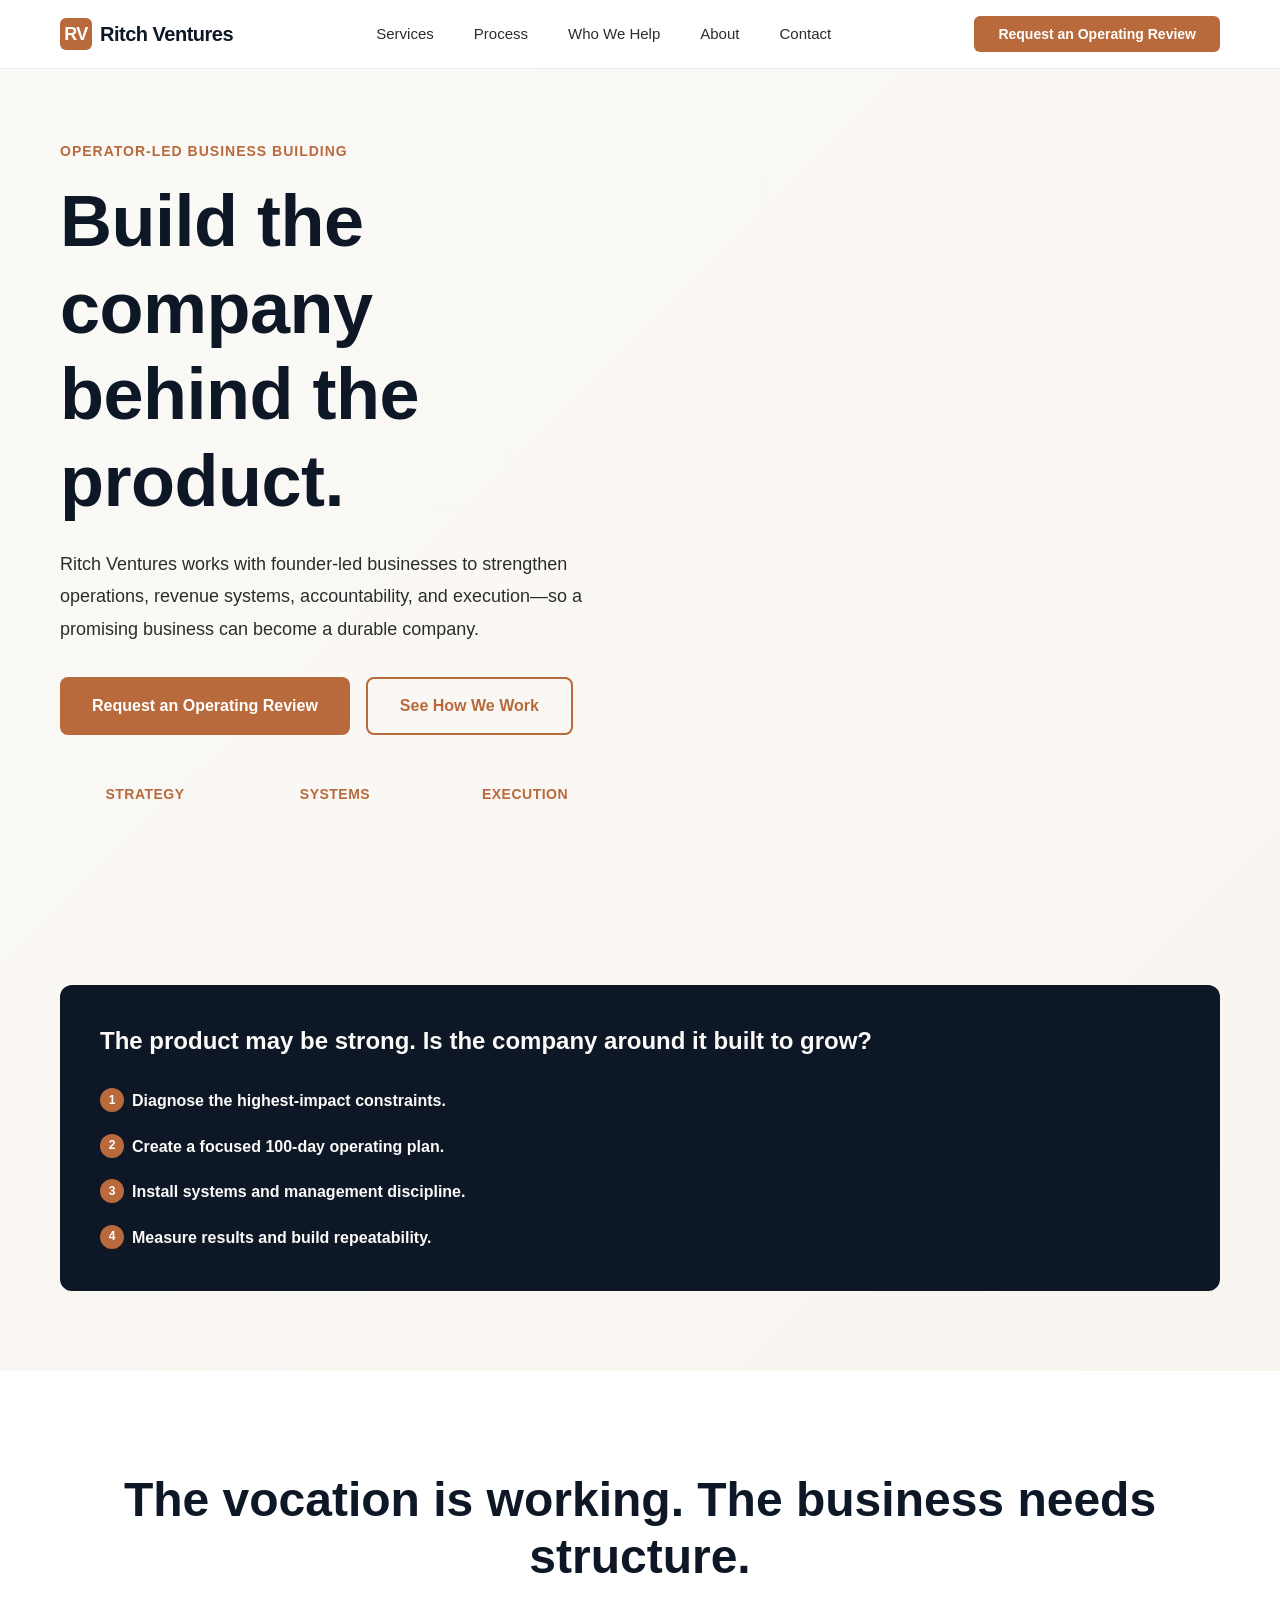
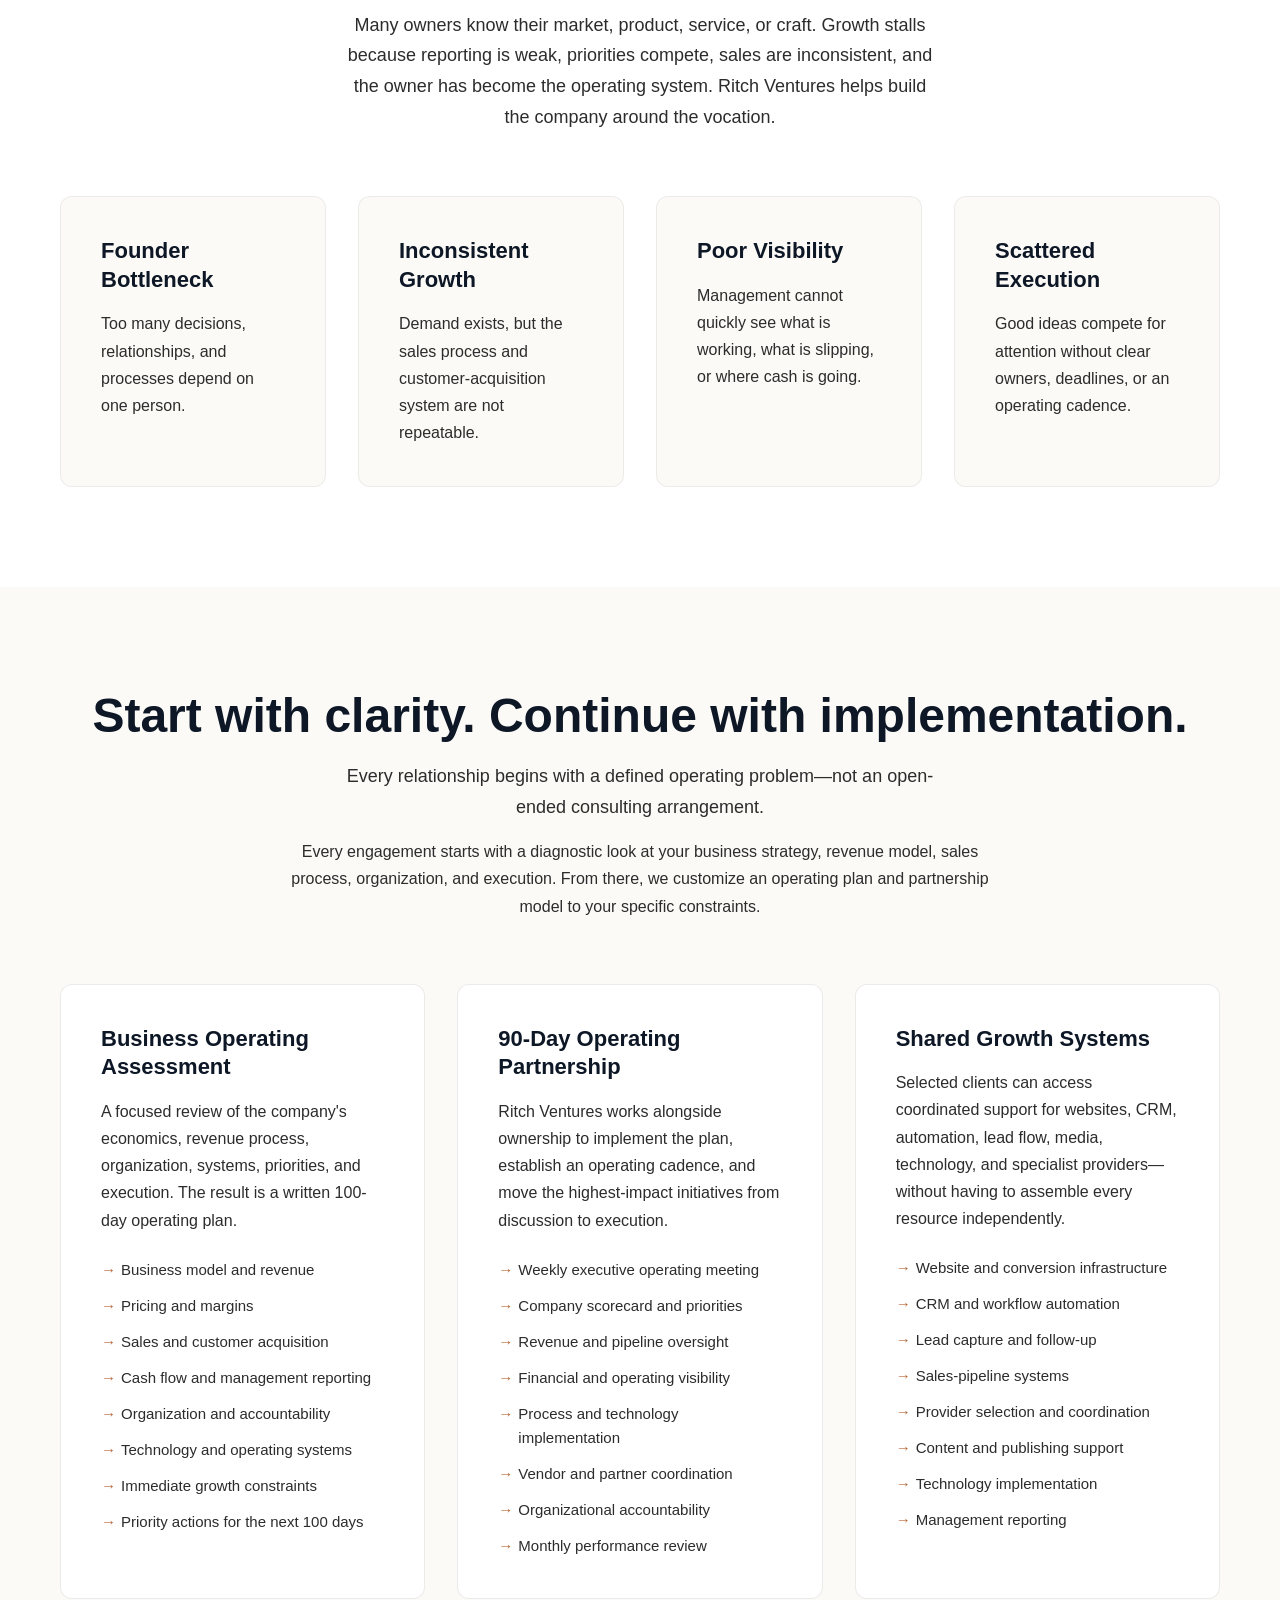
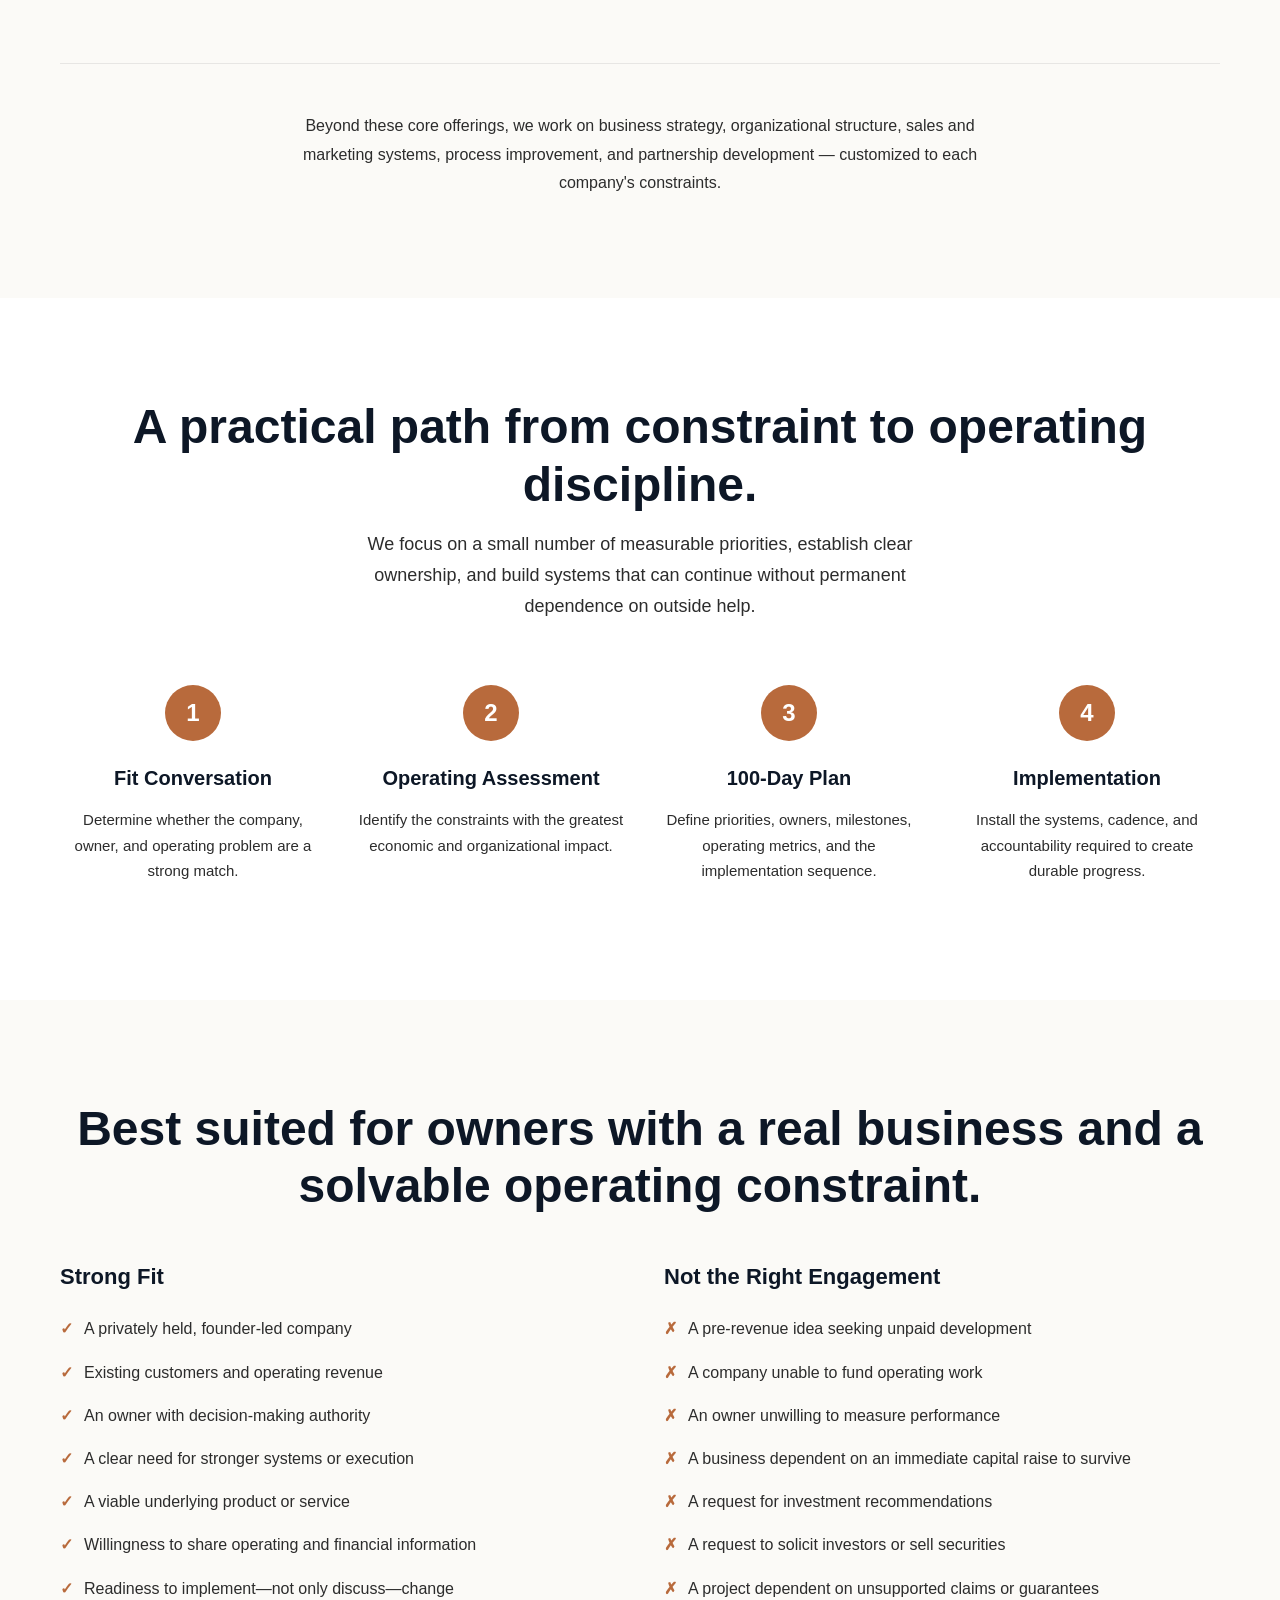
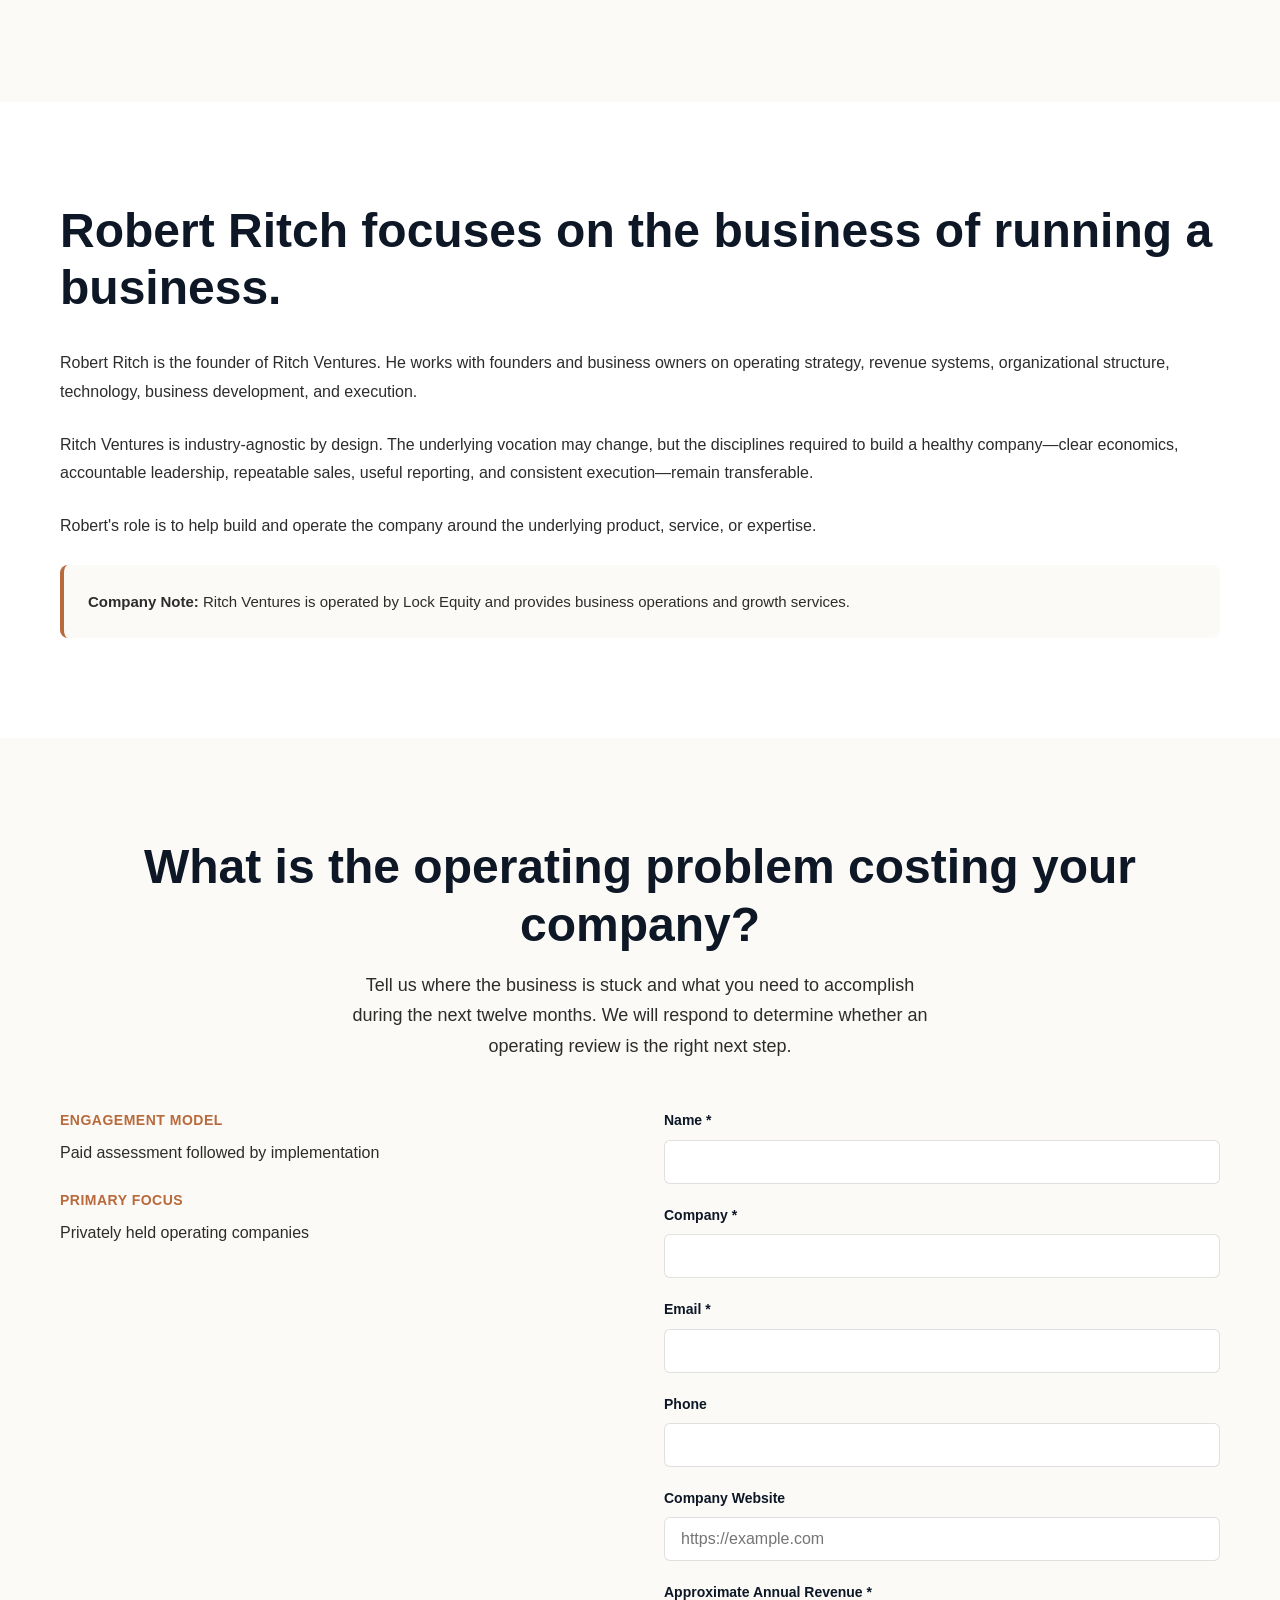
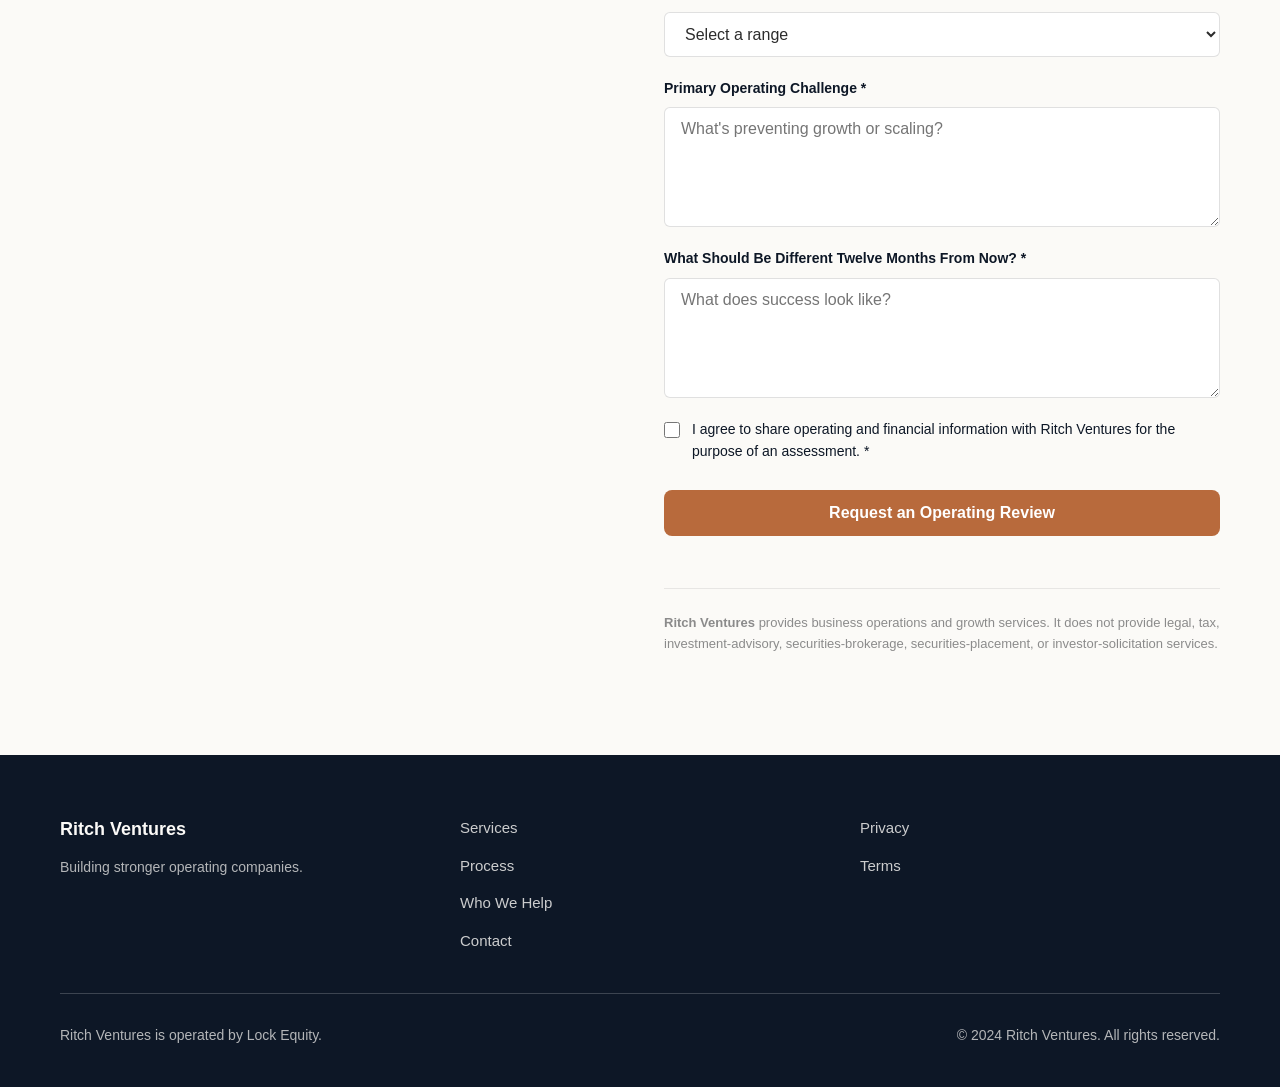
==== index.html @ 5eddcdf5 "Troubleshooting a 404 error (6a932ebf99ce0c9eaf76f8f9)" ====
<!DOCTYPE html>
<html lang="en">
<head>
    <meta charset="UTF-8">
    <meta name="viewport" content="width=device-width, initial-scale=1.0">
    <meta name="description" content="Ritch Ventures helps founder-led companies strengthen operations, revenue systems, accountability, technology, and execution.">
    <meta name="theme-color" content="#0D1726">
    <title>Ritch Ventures | Build the Company Behind the Product</title>
    
    <style>
        * {
            margin: 0;
            padding: 0;
            box-sizing: border-box;
        }
        
        :root {
            --navy: #0D1726;
            --cream: #FBFAF7;
            --rust: #B86A3C;
            --dark-charcoal: #2C2C2C;
            --light-gray: #F5F5F3;
            --medium-gray: #8B8B8B;
            --white: #FFFFFF;
        }
        
        html {
            scroll-behavior: smooth;
        }
        
        body {
            font-family: -apple-system, BlinkMacSystemFont, 'Segoe UI', 'Roboto', 'Oxygen', 'Ubuntu', 'Cantarell', 'Fira Sans', 'Droid Sans', 'Helvetica Neue', sans-serif;
            line-height: 1.6;
            color: var(--dark-charcoal);
            background-color: var(--cream);
            overflow-x: hidden;
        }
        
        /* Typography */
        h1 {
            font-size: clamp(28px, 6vw, 64px);
            font-weight: 700;
            line-height: 1.2;
            color: var(--navy);
            margin-bottom: 1rem;
            letter-spacing: -0.5px;
        }
        
        h2 {
            font-size: clamp(24px, 5vw, 48px);
            font-weight: 600;
            line-height: 1.2;
            color: var(--navy);
            margin-bottom: 1.5rem;
        }
        
        h3 {
            font-size: clamp(18px, 3vw, 28px);
            font-weight: 600;
            line-height: 1.3;
            color: var(--navy);
            margin-bottom: 0.75rem;
        }
        
        p {
            font-size: 16px;
            line-height: 1.7;
            color: var(--dark-charcoal);
            margin-bottom: 1rem;
        }
        
        .eyebrow {
            font-size: 14px;
            font-weight: 600;
            text-transform: uppercase;
            letter-spacing: 1px;
            color: var(--rust);
            margin-bottom: 1rem;
        }
        
        /* Layout */
        .container {
            max-width: 1200px;
            margin: 0 auto;
            padding: 0 20px;
        }
        
        .section {
            padding: clamp(60px, 12vw, 100px) 0;
        }
        
        /* Navigation */
        nav {
            position: fixed;
            top: 0;
            left: 0;
            right: 0;
            background-color: var(--white);
            border-bottom: 1px solid rgba(0, 0, 0, 0.08);
            z-index: 1000;
            backdrop-filter: blur(10px);
            background-color: rgba(255, 255, 255, 0.95);
        }
        
        .nav-content {
            display: flex;
            justify-content: space-between;
            align-items: center;
            padding: 16px 20px;
            max-width: 1200px;
            margin: 0 auto;
        }
        
        .logo {
            font-size: 20px;
            font-weight: 700;
            color: var(--navy);
            letter-spacing: -0.5px;
            display: flex;
            align-items: center;
            gap: 8px;
        }
        
        .logo-mark {
            width: 32px;
            height: 32px;
            background: var(--rust);
            border-radius: 6px;
            display: flex;
            align-items: center;
            justify-content: center;
            color: var(--white);
            font-weight: 700;
            font-size: 18px;
        }
        
        .nav-links {
            display: none;
            gap: 40px;
            list-style: none;
        }
        
        @media (min-width: 768px) {
            .nav-links {
                display: flex;
            }
        }
        
        .nav-links a {
            text-decoration: none;
            color: var(--dark-charcoal);
            font-size: 15px;
            font-weight: 500;
            transition: color 0.3s ease;
        }
        
        .nav-links a:hover {
            color: var(--rust);
        }
        
        .nav-cta {
            background-color: var(--rust);
            color: var(--white);
            padding: 10px 24px;
            border-radius: 6px;
            text-decoration: none;
            font-size: 14px;
            font-weight: 600;
            transition: background-color 0.3s ease, transform 0.2s ease;
            border: none;
            cursor: pointer;
            white-space: nowrap;
        }
        
        .nav-cta:hover {
            background-color: #a35b32;
            transform: translateY(-2px);
        }
        
        .mobile-menu-btn {
            display: flex;
            flex-direction: column;
            gap: 5px;
            background: none;
            border: none;
            cursor: pointer;
            padding: 8px;
        }
        
        .mobile-menu-btn span {
            width: 24px;
            height: 2px;
            background-color: var(--navy);
            border-radius: 1px;
            transition: all 0.3s ease;
        }
        
        @media (min-width: 768px) {
            .mobile-menu-btn {
                display: none;
            }
        }
        
        .mobile-menu-btn.active span:nth-child(1) {
            transform: rotate(45deg) translate(9px, 9px);
        }
        
        .mobile-menu-btn.active span:nth-child(2) {
            opacity: 0;
        }
        
        .mobile-menu-btn.active span:nth-child(3) {
            transform: rotate(-45deg) translate(7px, -7px);
        }
        
        /* Mobile Menu */
        .mobile-nav {
            display: none;
            position: absolute;
            top: 100%;
            left: 0;
            right: 0;
            background-color: var(--white);
            border-bottom: 1px solid rgba(0, 0, 0, 0.08);
            padding: 20px;
            flex-direction: column;
            gap: 16px;
        }
        
        .mobile-nav.active {
            display: flex;
        }
        
        .mobile-nav a {
            text-decoration: none;
            color: var(--dark-charcoal);
            font-size: 16px;
            font-weight: 500;
            padding: 12px 0;
            border-bottom: 1px solid rgba(0, 0, 0, 0.04);
        }
        
        .mobile-nav a:last-child {
            border-bottom: none;
        }
        
        /* Hero Section */
        .hero {
            padding-top: 140px;
            padding-bottom: 80px;
            background: linear-gradient(135deg, var(--cream) 0%, rgba(184, 106, 60, 0.04) 100%);
        }
        
        .hero-content {
            display: grid;
            gap: 60px;
        }
        
        @media (min-width: 768px) {
            .hero-content {
                grid-template-columns: 1fr 1fr;
                align-items: center;
            }
        }
        
        .hero-text h1 {
            font-size: clamp(36px, 8vw, 72px);
            margin-bottom: 1.5rem;
        }
        
        .hero-supporting {
            font-size: 18px;
            line-height: 1.8;
            color: var(--dark-charcoal);
            margin-bottom: 2rem;
        }
        
        .hero-buttons {
            display: flex;
            flex-direction: column;
            gap: 16px;
            margin-bottom: 3rem;
        }
        
        @media (min-width: 768px) {
            .hero-buttons {
                flex-direction: row;
            }
        }
        
        .btn {
            padding: 14px 32px;
            border-radius: 8px;
            text-decoration: none;
            font-size: 16px;
            font-weight: 600;
            border: none;
            cursor: pointer;
            transition: all 0.3s ease;
            display: inline-block;
            text-align: center;
        }
        
        .btn-primary {
            background-color: var(--rust);
            color: var(--white);
        }
        
        .btn-primary:hover {
            background-color: #a35b32;
            transform: translateY(-2px);
            box-shadow: 0 8px 24px rgba(184, 106, 60, 0.15);
        }
        
        .btn-secondary {
            background-color: transparent;
            color: var(--rust);
            border: 2px solid var(--rust);
        }
        
        .btn-secondary:hover {
            background-color: rgba(184, 106, 60, 0.08);
        }
        
        .hero-focus {
            display: grid;
            grid-template-columns: repeat(auto-fit, minmax(140px, 1fr));
            gap: 20px;
            margin-bottom: 60px;
        }
        
        .focus-item {
            text-align: center;
        }
        
        .focus-item h4 {
            font-size: 14px;
            font-weight: 600;
            color: var(--rust);
            text-transform: uppercase;
            letter-spacing: 0.5px;
        }
        
        .hero-framework {
            background-color: var(--navy);
            color: var(--cream);
            padding: 40px;
            border-radius: 12px;
            margin-top: 60px;
        }
        
        @media (min-width: 768px) {
            .hero-framework {
                grid-column: 1 / -1;
            }
        }
        
        .hero-framework h3 {
            color: var(--cream);
            margin-bottom: 2rem;
            font-size: 24px;
        }
        
        .framework-steps {
            display: grid;
            gap: 20px;
        }
        
        .framework-step {
            padding-left: 32px;
            position: relative;
        }
        
        .framework-step::before {
            content: attr(data-step);
            position: absolute;
            left: 0;
            top: 0;
            width: 24px;
            height: 24px;
            background-color: var(--rust);
            border-radius: 50%;
            display: flex;
            align-items: center;
            justify-content: center;
            font-size: 12px;
            font-weight: 600;
            color: var(--white);
        }
        
        /* Problem Section */
        .problems {
            background-color: var(--white);
        }
        
        .problems-header {
            text-align: center;
            margin-bottom: 4rem;
        }
        
        .problems-header h2 {
            margin-bottom: 1.5rem;
        }
        
        .problems-header p {
            font-size: 18px;
            max-width: 600px;
            margin: 0 auto;
            color: var(--dark-charcoal);
        }
        
        .problems-grid {
            display: grid;
            grid-template-columns: repeat(auto-fit, minmax(260px, 1fr));
            gap: 32px;
        }
        
        .problem-card {
            background-color: var(--cream);
            padding: 40px;
            border-radius: 12px;
            border: 1px solid rgba(0, 0, 0, 0.06);
            transition: transform 0.3s ease, box-shadow 0.3s ease;
        }
        
        .problem-card:hover {
            transform: translateY(-4px);
            box-shadow: 0 12px 32px rgba(0, 0, 0, 0.08);
        }
        
        .problem-card h3 {
            margin-bottom: 1rem;
            font-size: 22px;
        }
        
        .problem-card p {
            font-size: 16px;
            line-height: 1.7;
            color: var(--dark-charcoal);
            margin-bottom: 0;
        }
        
        /* Services Section */
        .services {
            background-color: var(--cream);
        }
        
        .services-header {
            text-align: center;
            margin-bottom: 4rem;
        }
        
        .services-header h2 {
            margin-bottom: 1rem;
        }
        
        .services-header p {
            font-size: 18px;
            max-width: 600px;
            margin: 0 auto;
            color: var(--dark-charcoal);
        }
        
        .services-grid {
            display: grid;
            grid-template-columns: repeat(auto-fit, minmax(300px, 1fr));
            gap: 32px;
        }
        
        .service-card {
            background-color: var(--white);
            padding: 40px;
            border-radius: 12px;
            border: 1px solid rgba(0, 0, 0, 0.08);
        }
        
        .service-card h3 {
            margin-bottom: 1rem;
            font-size: 22px;
        }
        
        .service-card p {
            font-size: 16px;
            line-height: 1.7;
            color: var(--dark-charcoal);
            margin-bottom: 1.5rem;
        }
        
        .service-features {
            list-style: none;
            display: flex;
            flex-direction: column;
            gap: 12px;
        }
        
        .service-features li {
            font-size: 15px;
            color: var(--dark-charcoal);
            padding-left: 20px;
            position: relative;
        }
        
        .service-features li::before {
            content: '→';
            position: absolute;
            left: 0;
            color: var(--rust);
            font-weight: 600;
        }
        
        /* Process Section */
        .process {
            background-color: var(--white);
        }
        
        .process-header {
            text-align: center;
            margin-bottom: 4rem;
        }
        
        .process-header h2 {
            margin-bottom: 1rem;
        }
        
        .process-header p {
            font-size: 18px;
            max-width: 600px;
            margin: 0 auto;
            color: var(--dark-charcoal);
        }
        
        .process-steps {
            display: grid;
            grid-template-columns: repeat(auto-fit, minmax(240px, 1fr));
            gap: 32px;
        }
        
        .process-step {
            text-align: center;
            position: relative;
        }
        
        .step-number {
            width: 56px;
            height: 56px;
            background-color: var(--rust);
            border-radius: 50%;
            display: flex;
            align-items: center;
            justify-content: center;
            font-size: 24px;
            font-weight: 700;
            color: var(--white);
            margin: 0 auto 1.5rem;
        }
        
        .process-step h3 {
            margin-bottom: 1rem;
            font-size: 20px;
        }
        
        .process-step p {
            font-size: 15px;
            line-height: 1.7;
            color: var(--dark-charcoal);
        }
        
        @media (min-width: 768px) {
            .process-step:not(:last-child)::after {
                content: '';
                position: absolute;
                top: 28px;
                left: 60%;
                width: 100%;
                height: 2px;
                background: linear-gradient(to right, var(--rust), transparent);
                z-index: -1;
            }
        }
        
        /* Who We Help Section */
        .who-we-help {
            background-color: var(--cream);
        }
        
        .who-we-help h2 {
            text-align: center;
            margin-bottom: 3rem;
        }
        
        .who-we-help-content {
            display: grid;
            grid-template-columns: repeat(auto-fit, minmax(300px, 1fr));
            gap: 48px;
        }
        
        .who-column h3 {
            margin-bottom: 1.5rem;
            font-size: 22px;
        }
        
        .who-column ul {
            list-style: none;
            display: flex;
            flex-direction: column;
            gap: 16px;
        }
        
        .who-column li {
            font-size: 16px;
            line-height: 1.7;
            color: var(--dark-charcoal);
            padding-left: 24px;
            position: relative;
        }
        
        .who-column li::before {
            content: '✓';
            position: absolute;
            left: 0;
            color: var(--rust);
            font-weight: 700;
        }
        
        .who-column:nth-child(2) li::before {
            content: '✗';
        }
        
        /* About Section */
        .about {
            background-color: var(--white);
        }
        
        .about-content {
            display: grid;
            grid-template-columns: repeat(auto-fit, minmax(300px, 1fr));
            gap: 48px;
        }
        
        .about-text h2 {
            margin-bottom: 2rem;
        }
        
        .about-text p {
            font-size: 16px;
            line-height: 1.8;
            margin-bottom: 1.5rem;
        }
        
        .about-note {
            background-color: var(--cream);
            padding: 24px;
            border-radius: 8px;
            border-left: 4px solid var(--rust);
            font-size: 15px;
            line-height: 1.7;
            color: var(--dark-charcoal);
        }
        
        /* Contact Section */
        .contact {
            background-color: var(--cream);
        }
        
        .contact-header {
            text-align: center;
            margin-bottom: 3rem;
        }
        
        .contact-header h2 {
            margin-bottom: 1rem;
        }
        
        .contact-header p {
            font-size: 18px;
            max-width: 600px;
            margin: 0 auto;
            color: var(--dark-charcoal);
        }
        
        .contact-wrapper {
            display: grid;
            grid-template-columns: repeat(auto-fit, minmax(300px, 1fr));
            gap: 48px;
        }
        
        .contact-info {
            display: flex;
            flex-direction: column;
            gap: 24px;
        }
        
        .info-block {
            display: flex;
            flex-direction: column;
            gap: 8px;
        }
        
        .info-label {
            font-size: 14px;
            font-weight: 600;
            text-transform: uppercase;
            letter-spacing: 0.5px;
            color: var(--rust);
        }
        
        .info-value {
            font-size: 16px;
            color: var(--dark-charcoal);
        }
        
        .contact-form {
            display: flex;
            flex-direction: column;
            gap: 20px;
        }
        
        .form-group {
            display: flex;
            flex-direction: column;
            gap: 8px;
        }
        
        .form-group label {
            font-size: 14px;
            font-weight: 600;
            color: var(--navy);
        }
        
        .form-group input,
        .form-group textarea,
        .form-group select {
            padding: 12px 16px;
            border: 1px solid rgba(0, 0, 0, 0.12);
            border-radius: 6px;
            font-size: 16px;
            font-family: inherit;
            background-color: var(--white);
            color: var(--dark-charcoal);
            transition: border-color 0.3s ease;
        }
        
        .form-group input:focus,
        .form-group textarea:focus,
        .form-group select:focus {
            outline: none;
            border-color: var(--rust);
            box-shadow: 0 0 0 3px rgba(184, 106, 60, 0.1);
        }
        
        .form-group textarea {
            resize: vertical;
            min-height: 120px;
        }
        
        .form-group.checkbox {
            flex-direction: row;
            gap: 12px;
            align-items: flex-start;
        }
        
        .form-group.checkbox input {
            width: 20px;
            height: 20px;
            margin-top: 2px;
            cursor: pointer;
        }
        
        .form-group.checkbox label {
            font-weight: 400;
            cursor: pointer;
            margin-bottom: 0;
        }
        
        .form-error {
            font-size: 13px;
            color: #d32f2f;
            display: none;
        }
        
        .form-group.error input,
        .form-group.error textarea,
        .form-group.error select {
            border-color: #d32f2f;
        }
        
        .form-group.error .form-error {
            display: block;
        }
        
        .form-submit {
            margin-top: 8px;
        }
        
        .form-disclaimer {
            font-size: 13px;
            color: var(--medium-gray);
            line-height: 1.6;
            margin-top: 2rem;
            padding-top: 1.5rem;
            border-top: 1px solid rgba(0, 0, 0, 0.08);
        }
        
        /* Footer */
        footer {
            background-color: var(--navy);
            color: var(--cream);
            padding: 60px 0 40px;
        }
        
        .footer-content {
            display: grid;
            grid-template-columns: repeat(auto-fit, minmax(250px, 1fr));
            gap: 40px;
            margin-bottom: 40px;
        }
        
        .footer-brand {
            display: flex;
            flex-direction: column;
            gap: 12px;
        }
        
        .footer-brand h4 {
            font-size: 18px;
            font-weight: 700;
            color: var(--cream);
        }
        
        .footer-brand p {
            font-size: 14px;
            color: rgba(251, 250, 247, 0.7);
            margin-bottom: 0;
        }
        
        .footer-links {
            display: flex;
            flex-direction: column;
            gap: 12px;
            list-style: none;
        }
        
        .footer-links a {
            color: rgba(251, 250, 247, 0.8);
            text-decoration: none;
            font-size: 15px;
            transition: color 0.3s ease;
        }
        
        .footer-links a:hover {
            color: var(--rust);
        }
        
        .footer-bottom {
            border-top: 1px solid rgba(251, 250, 247, 0.2);
            padding-top: 30px;
            display: flex;
            justify-content: space-between;
            align-items: center;
            flex-wrap: wrap;
            gap: 20px;
            font-size: 14px;
            color: rgba(251, 250, 247, 0.7);
        }
        
        /* Utilities */
        .text-center {
            text-align: center;
        }
        
        .mt-lg {
            margin-top: 3rem;
        }
        
        .success-message {
            background-color: #4caf50;
            color: white;
            padding: 16px;
            border-radius: 6px;
            margin-bottom: 20px;
            display: none;
        }
        
        .success-message.show {
            display: block;
        }
        
        /* Responsive */
        @media (max-width: 768px) {
            .hero {
                padding-top: 100px;
                padding-bottom: 60px;
            }
            
            .section {
                padding: 40px 0;
            }
            
            h1 {
                font-size: 32px;
            }
            
            h2 {
                font-size: 28px;
            }
            
            .btn {
                padding: 12px 24px;
                font-size: 15px;
            }
            
            .footer-bottom {
                flex-direction: column;
                text-align: center;
            }
        }
    </style>
</head>
<body>
    <!-- Navigation -->
    <nav>
        <div class="nav-content">
            <div class="logo">
                <div class="logo-mark">RV</div>
                <span>Ritch Ventures</span>
            </div>
            <ul class="nav-links">
                <li><a href="#services">Services</a></li>
                <li><a href="#process">Process</a></li>
                <li><a href="#who-we-help">Who We Help</a></li>
                <li><a href="#about">About</a></li>
                <li><a href="#contact">Contact</a></li>
            </ul>
            <button class="nav-cta" onclick="scrollToSection('contact')">Request an Operating Review</button>
            <button class="mobile-menu-btn" id="menuBtn">
                <span></span>
                <span></span>
                <span></span>
            </button>
        </div>
        <div class="mobile-nav" id="mobileNav">
            <a href="#services" onclick="closeMobileMenu()">Services</a>
            <a href="#process" onclick="closeMobileMenu()">Process</a>
            <a href="#who-we-help" onclick="closeMobileMenu()">Who We Help</a>
            <a href="#about" onclick="closeMobileMenu()">About</a>
            <a href="#contact" onclick="closeMobileMenu()">Contact</a>
        </div>
    </nav>

    <!-- Hero Section -->
    <section class="hero">
        <div class="container">
            <div class="hero-content">
                <div class="hero-text">
                    <div class="eyebrow">Operator-Led Business Building</div>
                    <h1>Build the company behind the product.</h1>
                    <p class="hero-supporting">Ritch Ventures works with founder-led businesses to strengthen operations, revenue systems, accountability, and execution—so a promising business can become a durable company.</p>
                    
                    <div class="hero-buttons">
                        <button class="btn btn-primary" onclick="scrollToSection('contact')">Request an Operating Review</button>
                        <a href="#process" class="btn btn-secondary">See How We Work</a>
                    </div>
                    
                    <div class="hero-focus">
                        <div class="focus-item">
                            <h4>Strategy</h4>
                        </div>
                        <div class="focus-item">
                            <h4>Systems</h4>
                        </div>
                        <div class="focus-item">
                            <h4>Execution</h4>
                        </div>
                    </div>
                </div>
                
                <div class="hero-framework">
                    <h3>The product may be strong. Is the company around it built to grow?</h3>
                    <div class="framework-steps">
                        <div class="framework-step" data-step="1">
                            <strong>Diagnose the highest-impact constraints.</strong>
                        </div>
                        <div class="framework-step" data-step="2">
                            <strong>Create a focused 100-day operating plan.</strong>
                        </div>
                        <div class="framework-step" data-step="3">
                            <strong>Install systems and management discipline.</strong>
                        </div>
                        <div class="framework-step" data-step="4">
                            <strong>Measure results and build repeatability.</strong>
                        </div>
                    </div>
                </div>
            </div>
        </div>
    </section>

    <!-- Problem Section -->
    <section class="problems section">
        <div class="container">
            <div class="problems-header">
                <h2>The vocation is working. The business needs structure.</h2>
                <p>Many owners know their market, product, service, or craft. Growth stalls because reporting is weak, priorities compete, sales are inconsistent, and the owner has become the operating system. Ritch Ventures helps build the company around the vocation.</p>
            </div>
            
            <div class="problems-grid">
                <div class="problem-card">
                    <h3>Founder Bottleneck</h3>
                    <p>Too many decisions, relationships, and processes depend on one person.</p>
                </div>
                <div class="problem-card">
                    <h3>Inconsistent Growth</h3>
                    <p>Demand exists, but the sales process and customer-acquisition system are not repeatable.</p>
                </div>
                <div class="problem-card">
                    <h3>Poor Visibility</h3>
                    <p>Management cannot quickly see what is working, what is slipping, or where cash is going.</p>
                </div>
                <div class="problem-card">
                    <h3>Scattered Execution</h3>
                    <p>Good ideas compete for attention without clear owners, deadlines, or an operating cadence.</p>
                </div>
            </div>
        </div>
    </section>

    <!-- Services Section -->
    <section class="services section" id="services">
        <div class="container">
            <div class="services-header">
                <h2>Start with clarity. Continue with implementation.</h2>
                <p>Every relationship begins with a defined operating problem—not an open-ended consulting arrangement.</p>
                <p style="margin-top: 1rem; font-size: 16px; color: var(--dark-charcoal); max-width: 700px;">Every engagement starts with a diagnostic look at your business strategy, revenue model, sales process, organization, and execution. From there, we customize an operating plan and partnership model to your specific constraints.</p>
            </div>
            
            <div class="services-grid">
                <div class="service-card">
                    <h3>Business Operating Assessment</h3>
                    <p>A focused review of the company's economics, revenue process, organization, systems, priorities, and execution. The result is a written 100-day operating plan.</p>
                    <ul class="service-features">
                        <li>Business model and revenue</li>
                        <li>Pricing and margins</li>
                        <li>Sales and customer acquisition</li>
                        <li>Cash flow and management reporting</li>
                        <li>Organization and accountability</li>
                        <li>Technology and operating systems</li>
                        <li>Immediate growth constraints</li>
                        <li>Priority actions for the next 100 days</li>
                    </ul>
                </div>
                
                <div class="service-card">
                    <h3>90-Day Operating Partnership</h3>
                    <p>Ritch Ventures works alongside ownership to implement the plan, establish an operating cadence, and move the highest-impact initiatives from discussion to execution.</p>
                    <ul class="service-features">
                        <li>Weekly executive operating meeting</li>
                        <li>Company scorecard and priorities</li>
                        <li>Revenue and pipeline oversight</li>
                        <li>Financial and operating visibility</li>
                        <li>Process and technology implementation</li>
                        <li>Vendor and partner coordination</li>
                        <li>Organizational accountability</li>
                        <li>Monthly performance review</li>
                    </ul>
                </div>
                
                <div class="service-card">
                    <h3>Shared Growth Systems</h3>
                    <p>Selected clients can access coordinated support for websites, CRM, automation, lead flow, media, technology, and specialist providers—without having to assemble every resource independently.</p>
                    <ul class="service-features">
                        <li>Website and conversion infrastructure</li>
                        <li>CRM and workflow automation</li>
                        <li>Lead capture and follow-up</li>
                        <li>Sales-pipeline systems</li>
                        <li>Provider selection and coordination</li>
                        <li>Content and publishing support</li>
                        <li>Technology implementation</li>
                        <li>Management reporting</li>
                    </ul>
                </div>
            </div>
            
            <div style="text-align: center; margin-top: 4rem; padding-top: 3rem; border-top: 1px solid rgba(0, 0, 0, 0.08);">
                <p style="font-size: 16px; line-height: 1.8; color: var(--dark-charcoal); max-width: 700px; margin: 0 auto;">Beyond these core offerings, we work on business strategy, organizational structure, sales and marketing systems, process improvement, and partnership development — customized to each company's constraints.</p>
            </div>
        </div>
    </section>

    <!-- Process Section -->
    <section class="process section" id="process">
        <div class="container">
            <div class="process-header">
                <h2>A practical path from constraint to operating discipline.</h2>
                <p>We focus on a small number of measurable priorities, establish clear ownership, and build systems that can continue without permanent dependence on outside help.</p>
            </div>
            
            <div class="process-steps">
                <div class="process-step">
                    <div class="step-number">1</div>
                    <h3>Fit Conversation</h3>
                    <p>Determine whether the company, owner, and operating problem are a strong match.</p>
                </div>
                <div class="process-step">
                    <div class="step-number">2</div>
                    <h3>Operating Assessment</h3>
                    <p>Identify the constraints with the greatest economic and organizational impact.</p>
                </div>
                <div class="process-step">
                    <div class="step-number">3</div>
                    <h3>100-Day Plan</h3>
                    <p>Define priorities, owners, milestones, operating metrics, and the implementation sequence.</p>
                </div>
                <div class="process-step">
                    <div class="step-number">4</div>
                    <h3>Implementation</h3>
                    <p>Install the systems, cadence, and accountability required to create durable progress.</p>
                </div>
            </div>
        </div>
    </section>

    <!-- Who We Help Section -->
    <section class="who-we-help section" id="who-we-help">
        <div class="container">
            <h2 style="text-align: center; margin-bottom: 3rem;">Best suited for owners with a real business and a solvable operating constraint.</h2>
            
            <div class="who-we-help-content">
                <div class="who-column">
                    <h3>Strong Fit</h3>
                    <ul>
                        <li>A privately held, founder-led company</li>
                        <li>Existing customers and operating revenue</li>
                        <li>An owner with decision-making authority</li>
                        <li>A clear need for stronger systems or execution</li>
                        <li>A viable underlying product or service</li>
                        <li>Willingness to share operating and financial information</li>
                        <li>Readiness to implement—not only discuss—change</li>
                    </ul>
                </div>
                
                <div class="who-column">
                    <h3>Not the Right Engagement</h3>
                    <ul>
                        <li>A pre-revenue idea seeking unpaid development</li>
                        <li>A company unable to fund operating work</li>
                        <li>An owner unwilling to measure performance</li>
                        <li>A business dependent on an immediate capital raise to survive</li>
                        <li>A request for investment recommendations</li>
                        <li>A request to solicit investors or sell securities</li>
                        <li>A project dependent on unsupported claims or guarantees</li>
                    </ul>
                </div>
            </div>
        </div>
    </section>

    <!-- About Section -->
    <section class="about section" id="about">
        <div class="container">
            <div class="about-content">
                <div class="about-text">
                    <h2>Robert Ritch focuses on the business of running a business.</h2>
                    <p>Robert Ritch is the founder of Ritch Ventures. He works with founders and business owners on operating strategy, revenue systems, organizational structure, technology, business development, and execution.</p>
                    <p>Ritch Ventures is industry-agnostic by design. The underlying vocation may change, but the disciplines required to build a healthy company—clear economics, accountable leadership, repeatable sales, useful reporting, and consistent execution—remain transferable.</p>
                    <p>Robert's role is to help build and operate the company around the underlying product, service, or expertise.</p>
                    
                    <div class="about-note">
                        <strong>Company Note:</strong> Ritch Ventures is operated by Lock Equity and provides business operations and growth services.
                    </div>
                </div>
            </div>
        </div>
    </section>

    <!-- Contact Section -->
    <section class="contact section" id="contact">
        <div class="container">
            <div class="contact-header">
                <h2>What is the operating problem costing your company?</h2>
                <p>Tell us where the business is stuck and what you need to accomplish during the next twelve months. We will respond to determine whether an operating review is the right next step.</p>
            </div>
            
            <div class="contact-wrapper">
                <div class="contact-info">
                    <div class="info-block">
                        <div class="info-label">Engagement Model</div>
                        <div class="info-value">Paid assessment followed by implementation</div>
                    </div>
                    <div class="info-block">
                        <div class="info-label">Primary Focus</div>
                        <div class="info-value">Privately held operating companies</div>
                    </div>
                </div>
                
                <form class="contact-form" id="contactForm" onsubmit="handleFormSubmit(event)">
                    <div class="success-message" id="successMessage">
                        <strong>Thank you!</strong> We'll review your information and be in touch within 2 business days.
                    </div>
                    
                    <div class="form-group">
                        <label for="name">Name *</label>
                        <input type="text" id="name" name="name" required>
                        <div class="form-error">Please enter your name</div>
                    </div>
                    
                    <div class="form-group">
                        <label for="company">Company *</label>
                        <input type="text" id="company" name="company" required>
                        <div class="form-error">Please enter your company name</div>
                    </div>
                    
                    <div class="form-group">
                        <label for="email">Email *</label>
                        <input type="email" id="email" name="email" required>
                        <div class="form-error">Please enter a valid email address</div>
                    </div>
                    
                    <div class="form-group">
                        <label for="phone">Phone</label>
                        <input type="tel" id="phone" name="phone">
                        <div class="form-error">Please enter a valid phone number</div>
                    </div>
                    
                    <div class="form-group">
                        <label for="website">Company Website</label>
                        <input type="url" id="website" name="website" placeholder="https://example.com">
                        <div class="form-error">Please enter a valid URL</div>
                    </div>
                    
                    <div class="form-group">
                        <label for="revenue">Approximate Annual Revenue *</label>
                        <select id="revenue" name="revenue" required>
                            <option value="">Select a range</option>
                            <option value="pre-revenue">Pre-revenue</option>
                            <option value="under-500k">Under $500,000</option>
                            <option value="500k-1m">$500,000 to $1 million</option>
                            <option value="1m-5m">$1 million to $5 million</option>
                            <option value="5m-20m">$5 million to $20 million</option>
                            <option value="over-20m">More than $20 million</option>
                        </select>
                        <div class="form-error">Please select a revenue range</div>
                    </div>
                    
                    <div class="form-group">
                        <label for="challenge">Primary Operating Challenge *</label>
                        <textarea id="challenge" name="challenge" required placeholder="What's preventing growth or scaling?"></textarea>
                        <div class="form-error">Please describe your primary challenge</div>
                    </div>
                    
                    <div class="form-group">
                        <label for="goals">What Should Be Different Twelve Months From Now? *</label>
                        <textarea id="goals" name="goals" required placeholder="What does success look like?"></textarea>
                        <div class="form-error">Please share your goals</div>
                    </div>
                    
                    <div class="form-group checkbox">
                        <input type="checkbox" id="consent" name="consent" required>
                        <label for="consent">I agree to share operating and financial information with Ritch Ventures for the purpose of an assessment. *</label>
                    </div>
                    
                    <button type="submit" class="btn btn-primary form-submit">Request an Operating Review</button>
                    
                    <div class="form-disclaimer">
                        <strong>Ritch Ventures</strong> provides business operations and growth services. It does not provide legal, tax, investment-advisory, securities-brokerage, securities-placement, or investor-solicitation services.
                    </div>
                </form>
            </div>
        </div>
    </section>

    <!-- Footer -->
    <footer>
        <div class="container">
            <div class="footer-content">
                <div class="footer-brand">
                    <h4>Ritch Ventures</h4>
                    <p>Building stronger operating companies.</p>
                </div>
                <div>
                    <ul class="footer-links">
                        <li><a href="#services">Services</a></li>
                        <li><a href="#process">Process</a></li>
                        <li><a href="#who-we-help">Who We Help</a></li>
                        <li><a href="#contact">Contact</a></li>
                    </ul>
                </div>
                <div>
                    <ul class="footer-links">
                        <li><a href="/privacy">Privacy</a></li>
                        <li><a href="/terms">Terms</a></li>
                    </ul>
                </div>
            </div>
            
            <div class="footer-bottom">
                <div>Ritch Ventures is operated by Lock Equity.</div>
                <div>&copy; 2024 Ritch Ventures. All rights reserved.</div>
            </div>
        </div>
    </footer>

    <script>
        // Mobile Menu Toggle
        const menuBtn = document.getElementById('menuBtn');
        const mobileNav = document.getElementById('mobileNav');
        
        menuBtn.addEventListener('click', () => {
            menuBtn.classList.toggle('active');
            mobileNav.classList.toggle('active');
        });
        
        function closeMobileMenu() {
            menuBtn.classList.remove('active');
            mobileNav.classList.remove('active');
        }
        
        // Smooth scroll to section
        function scrollToSection(id) {
            closeMobileMenu();
            const element = document.getElementById(id);
            if (element) {
                element.scrollIntoView({ behavior: 'smooth' });
            }
        }
        
        // Form Handling
        const form = document.getElementById('contactForm');
        
        form.addEventListener('submit', handleFormSubmit);
        
        function handleFormSubmit(e) {
            e.preventDefault();
            
            // Clear previous errors
            document.querySelectorAll('.form-group').forEach(group => {
                group.classList.remove('error');
            });
            
            // Validate form
            if (validateForm()) {
                // Collect form data
                const formData = new FormData(form);
                const data = Object.fromEntries(formData);
                
                // In production, send to your backend or email service
                // For now, show success message
                showSuccessMessage();
                
                // Reset form
                form.reset();
                
                // Log data (remove in production)
                console.log('Form submitted:', data);
                
                // You can integrate with services like:
                // - GoHighLevel (zapier webhook)
                // - Formspree
                // - Your own backend
                // - Email service
            }
        }
        
        function validateForm() {
            let isValid = true;
            
            // Validate name
            const name = document.getElementById('name');
            if (!name.value.trim()) {
                showFieldError(name);
                isValid = false;
            }
            
            // Validate company
            const company = document.getElementById('company');
            if (!company.value.trim()) {
                showFieldError(company);
                isValid = false;
            }
            
            // Validate email
            const email = document.getElementById('email');
            if (!email.value.trim() || !isValidEmail(email.value)) {
                showFieldError(email);
                isValid = false;
            }
            
            // Validate phone if provided
            const phone = document.getElementById('phone');
            if (phone.value.trim() && !isValidPhone(phone.value)) {
                showFieldError(phone);
                isValid = false;
            }
            
            // Validate website if provided
            const website = document.getElementById('website');
            if (website.value.trim() && !isValidURL(website.value)) {
                showFieldError(website);
                isValid = false;
            }
            
            // Validate revenue
            const revenue = document.getElementById('revenue');
            if (!revenue.value) {
                showFieldError(revenue);
                isValid = false;
            }
            
            // Validate challenge
            const challenge = document.getElementById('challenge');
            if (!challenge.value.trim()) {
                showFieldError(challenge);
                isValid = false;
            }
            
            // Validate goals
            const goals = document.getElementById('goals');
            if (!goals.value.trim()) {
                showFieldError(goals);
                isValid = false;
            }
            
            // Validate consent
            const consent = document.getElementById('consent');
            if (!consent.checked) {
                showFieldError(consent);
                isValid = false;
            }
            
            return isValid;
        }
        
        function showFieldError(field) {
            const group = field.closest('.form-group');
            group.classList.add('error');
        }
        
        function isValidEmail(email) {
            const emailRegex = /^[^\s@]+@[^\s@]+\.[^\s@]+$/;
            return emailRegex.test(email);
        }
        
        function isValidPhone(phone) {
            const phoneRegex = /^[\d\s\-\+\(\)]+$/;
            return phoneRegex.test(phone) && phone.replace(/\D/g, '').length >= 10;
        }
        
        function isValidURL(url) {
            try {
                new URL(url);
                return true;
            } catch {
                return false;
            }
        }
        
        function showSuccessMessage() {
            const message = document.getElementById('successMessage');
            message.classList.add('show');
            
            // Hide after 5 seconds
            setTimeout(() => {
                message.classList.remove('show');
            }, 5000);
        }
        
        // Clear error on field focus/change
        document.querySelectorAll('input, textarea, select').forEach(field => {
            field.addEventListener('change', function() {
                const group = this.closest('.form-group');
                if (group.classList.contains('error')) {
                    group.classList.remove('error');
                }
            });
        });
        
        // Add Google Analytics (optional)
        // Replace with your actual GA tracking ID
        // window.dataLayer = window.dataLayer || [];
        // function gtag(){dataLayer.push(arguments);}
        // gtag('js', new Date());
        // gtag('config', 'YOUR_GA_ID');
    </script>
</body>
</html>
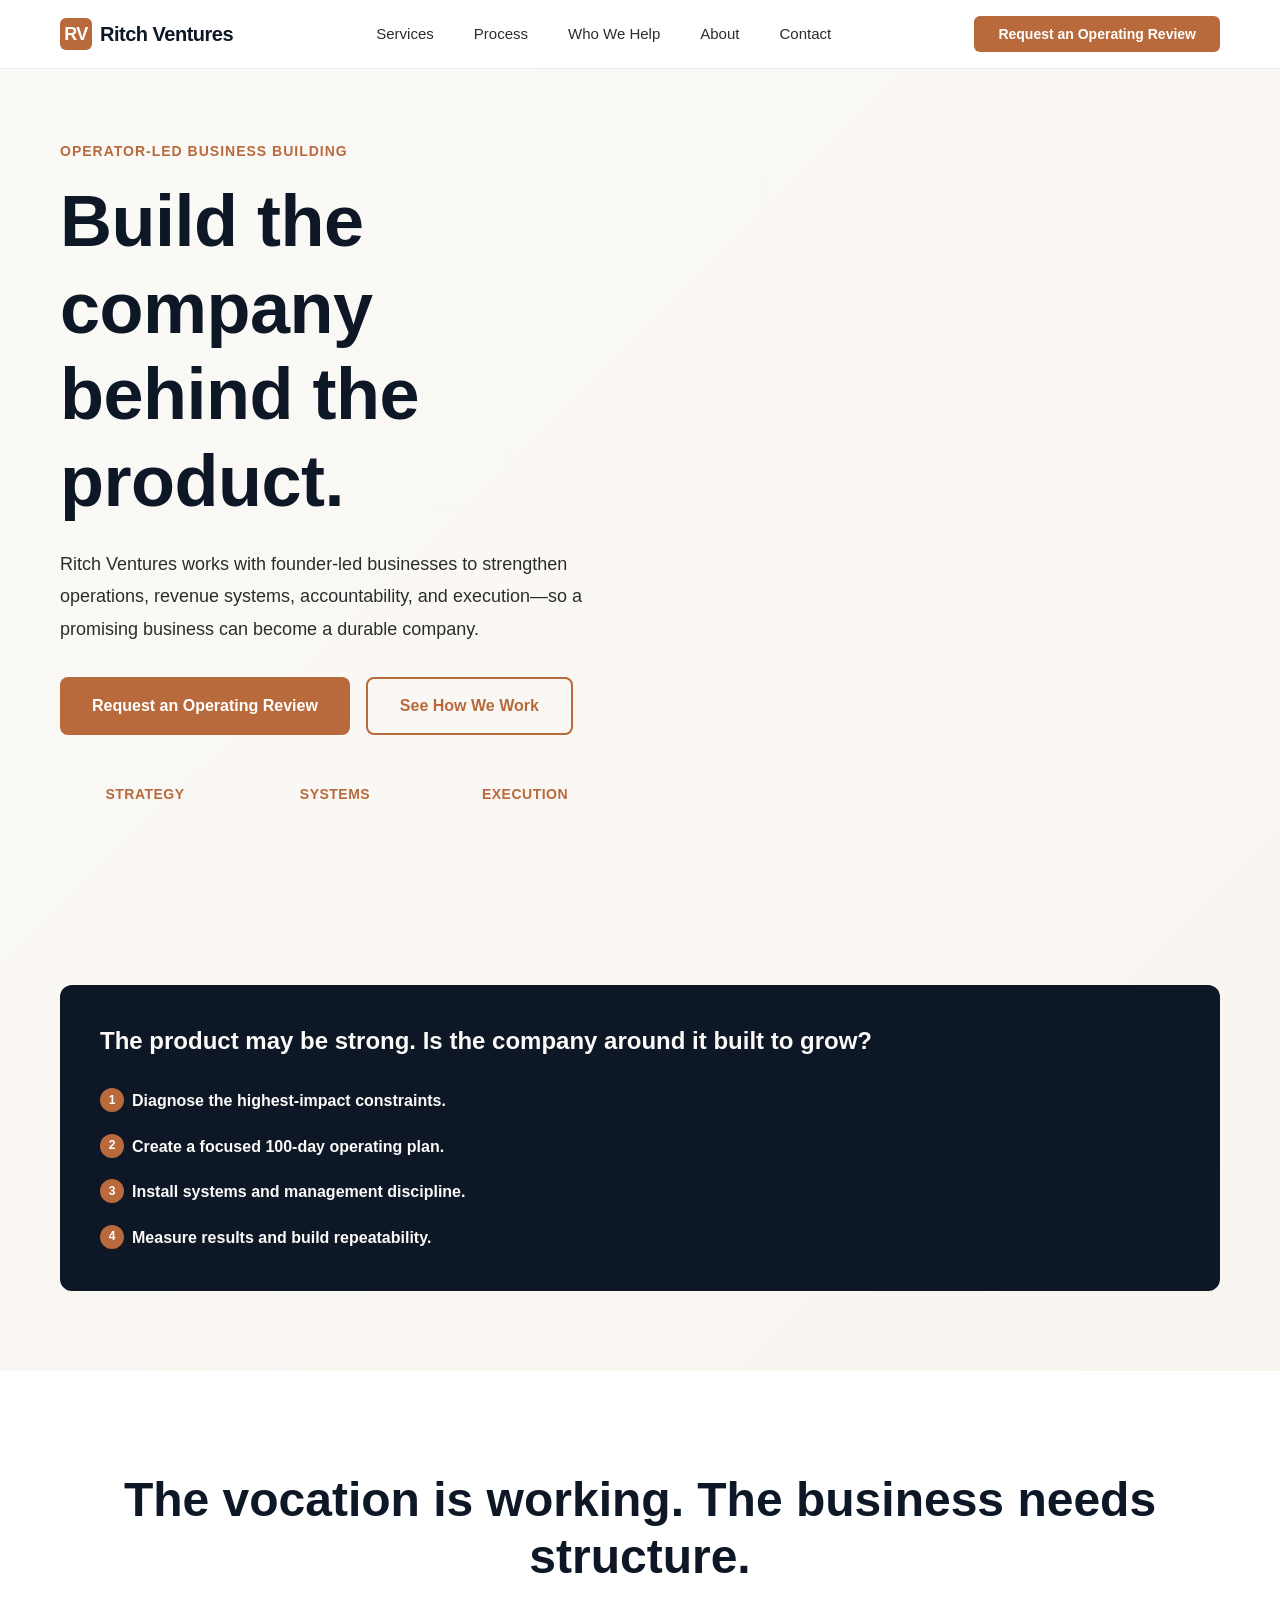
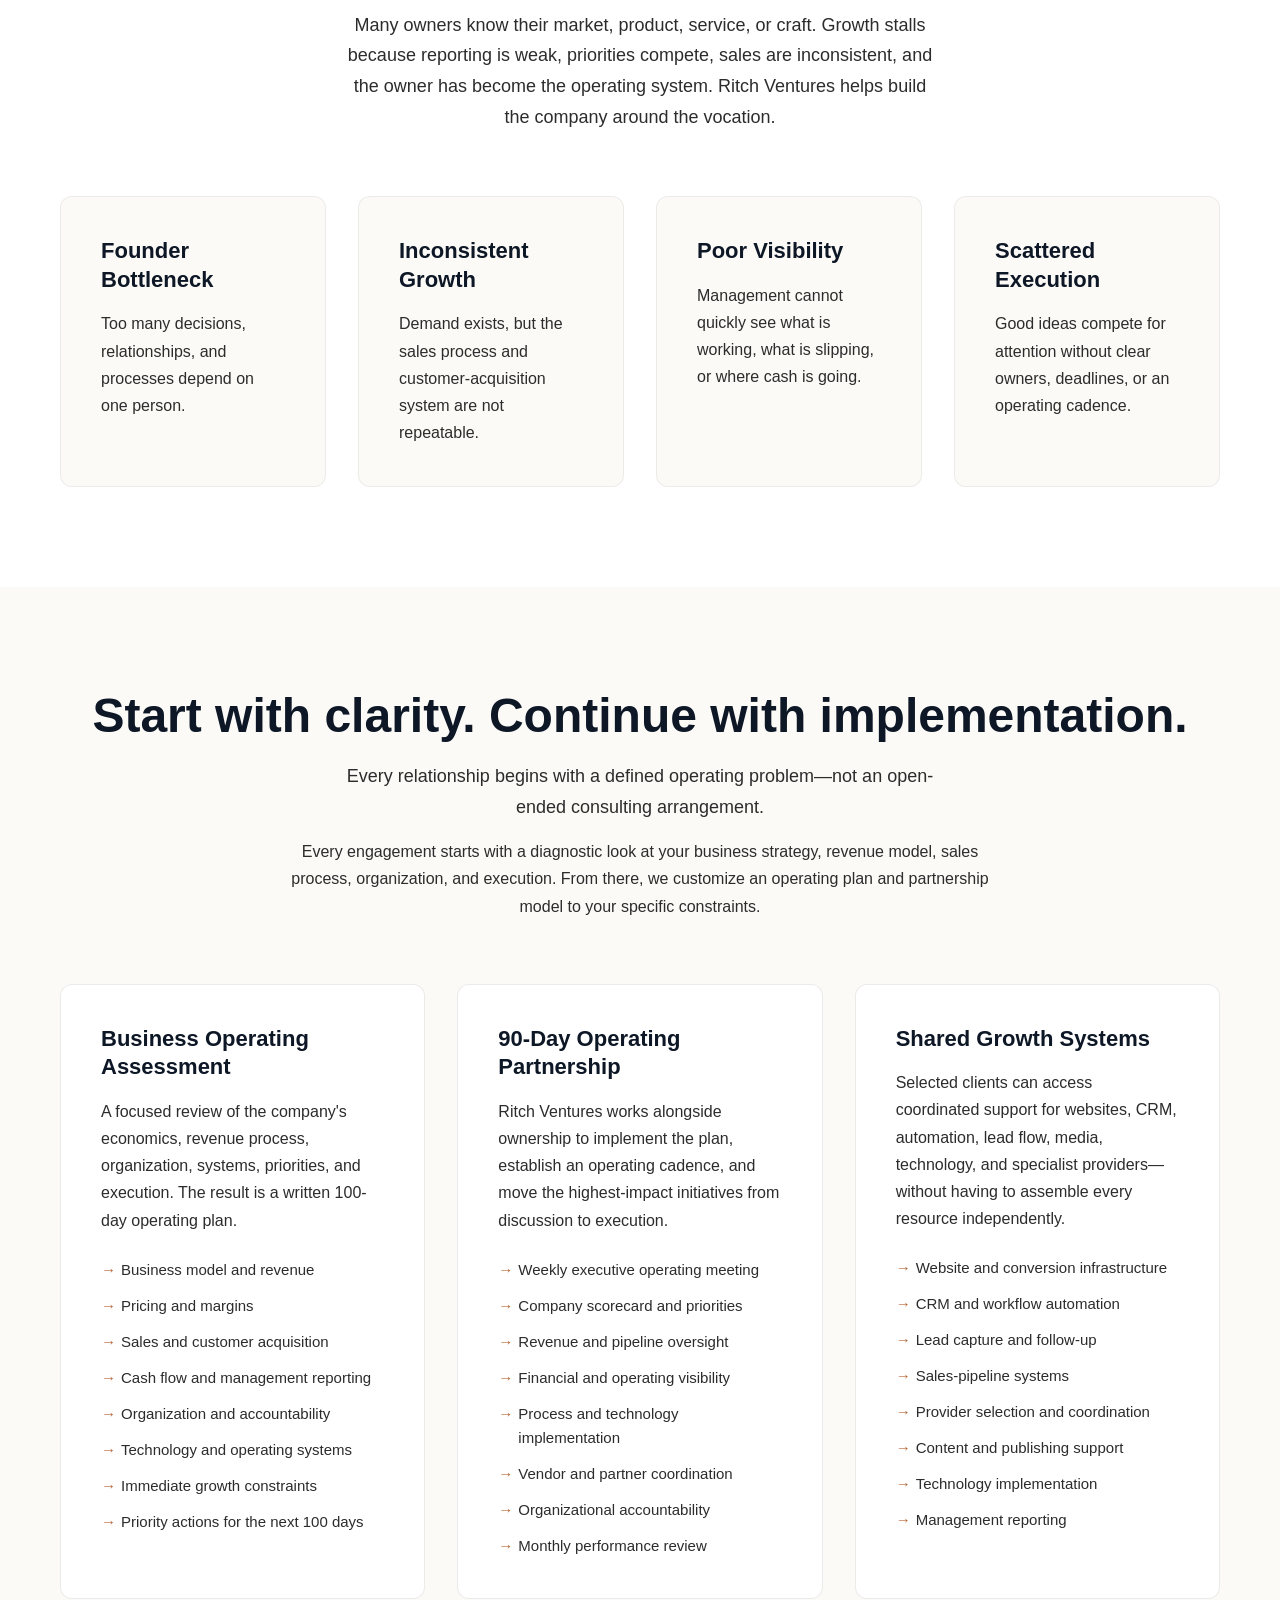
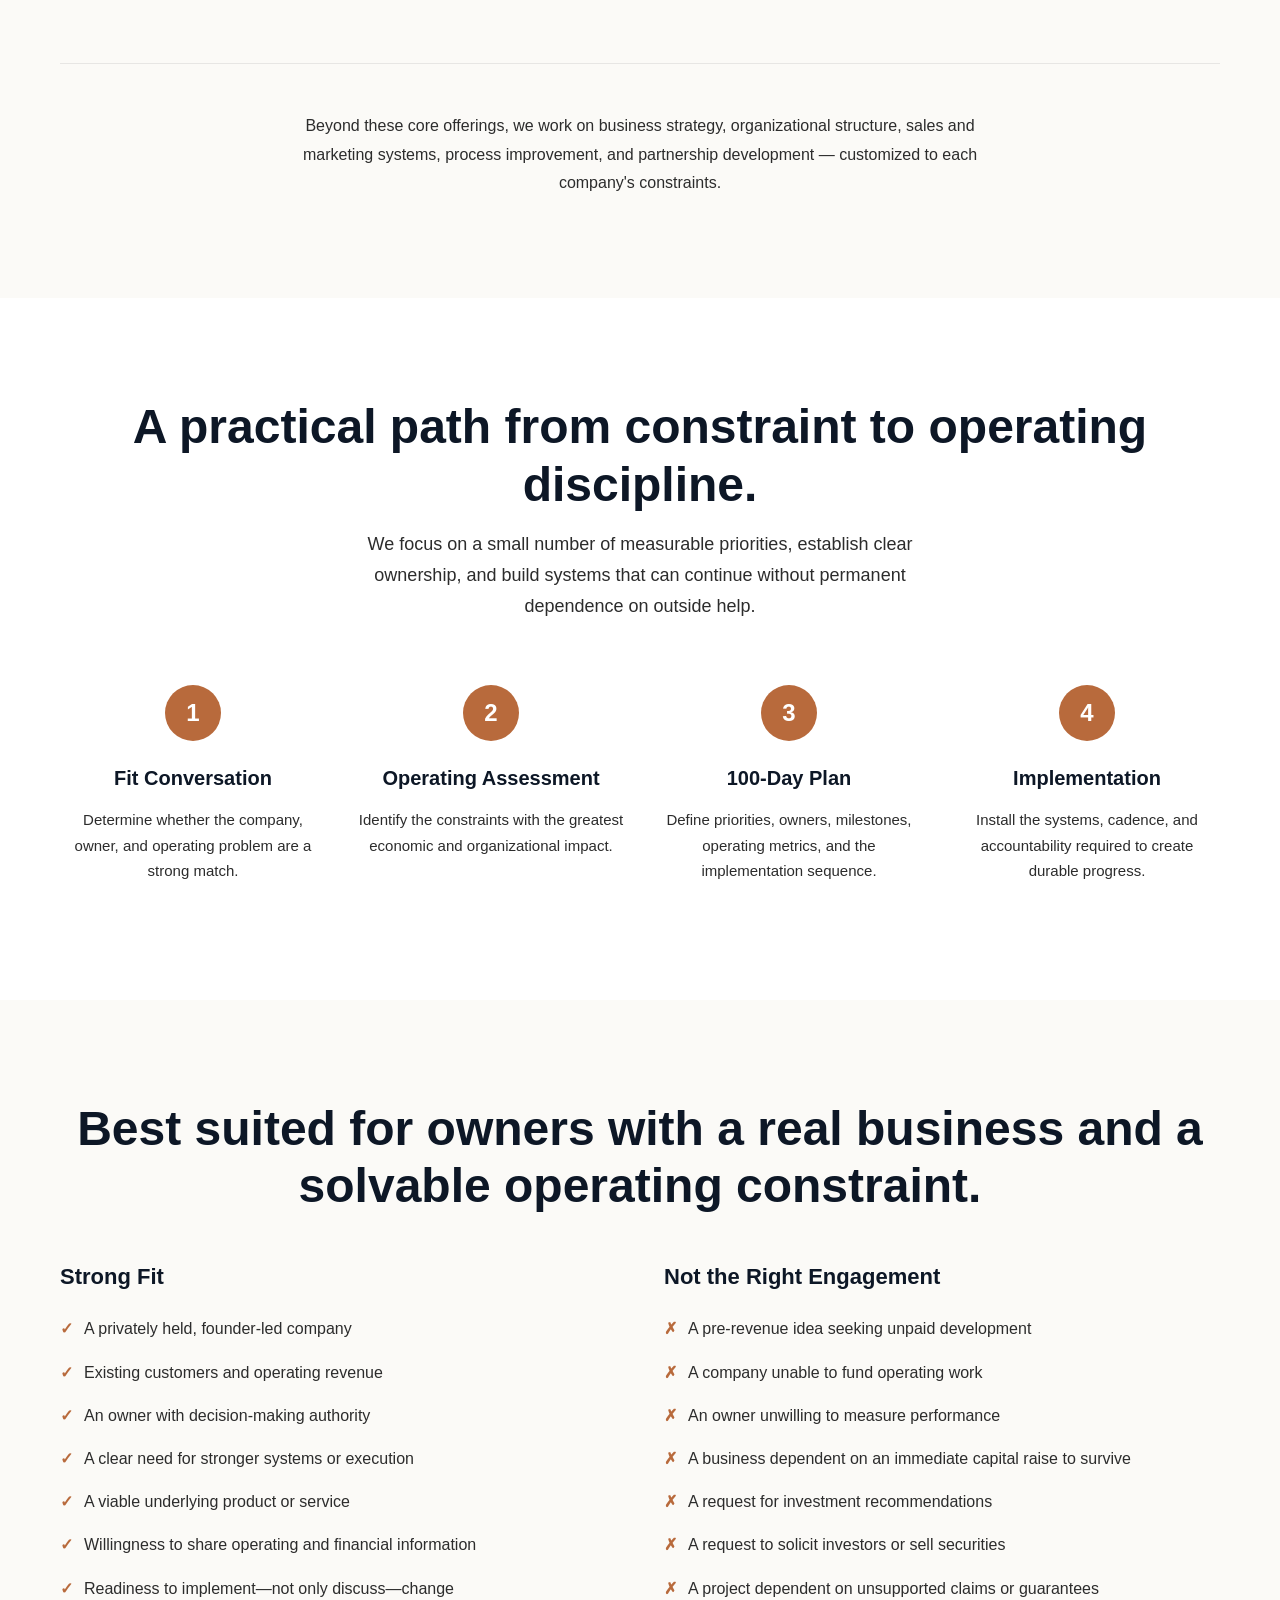
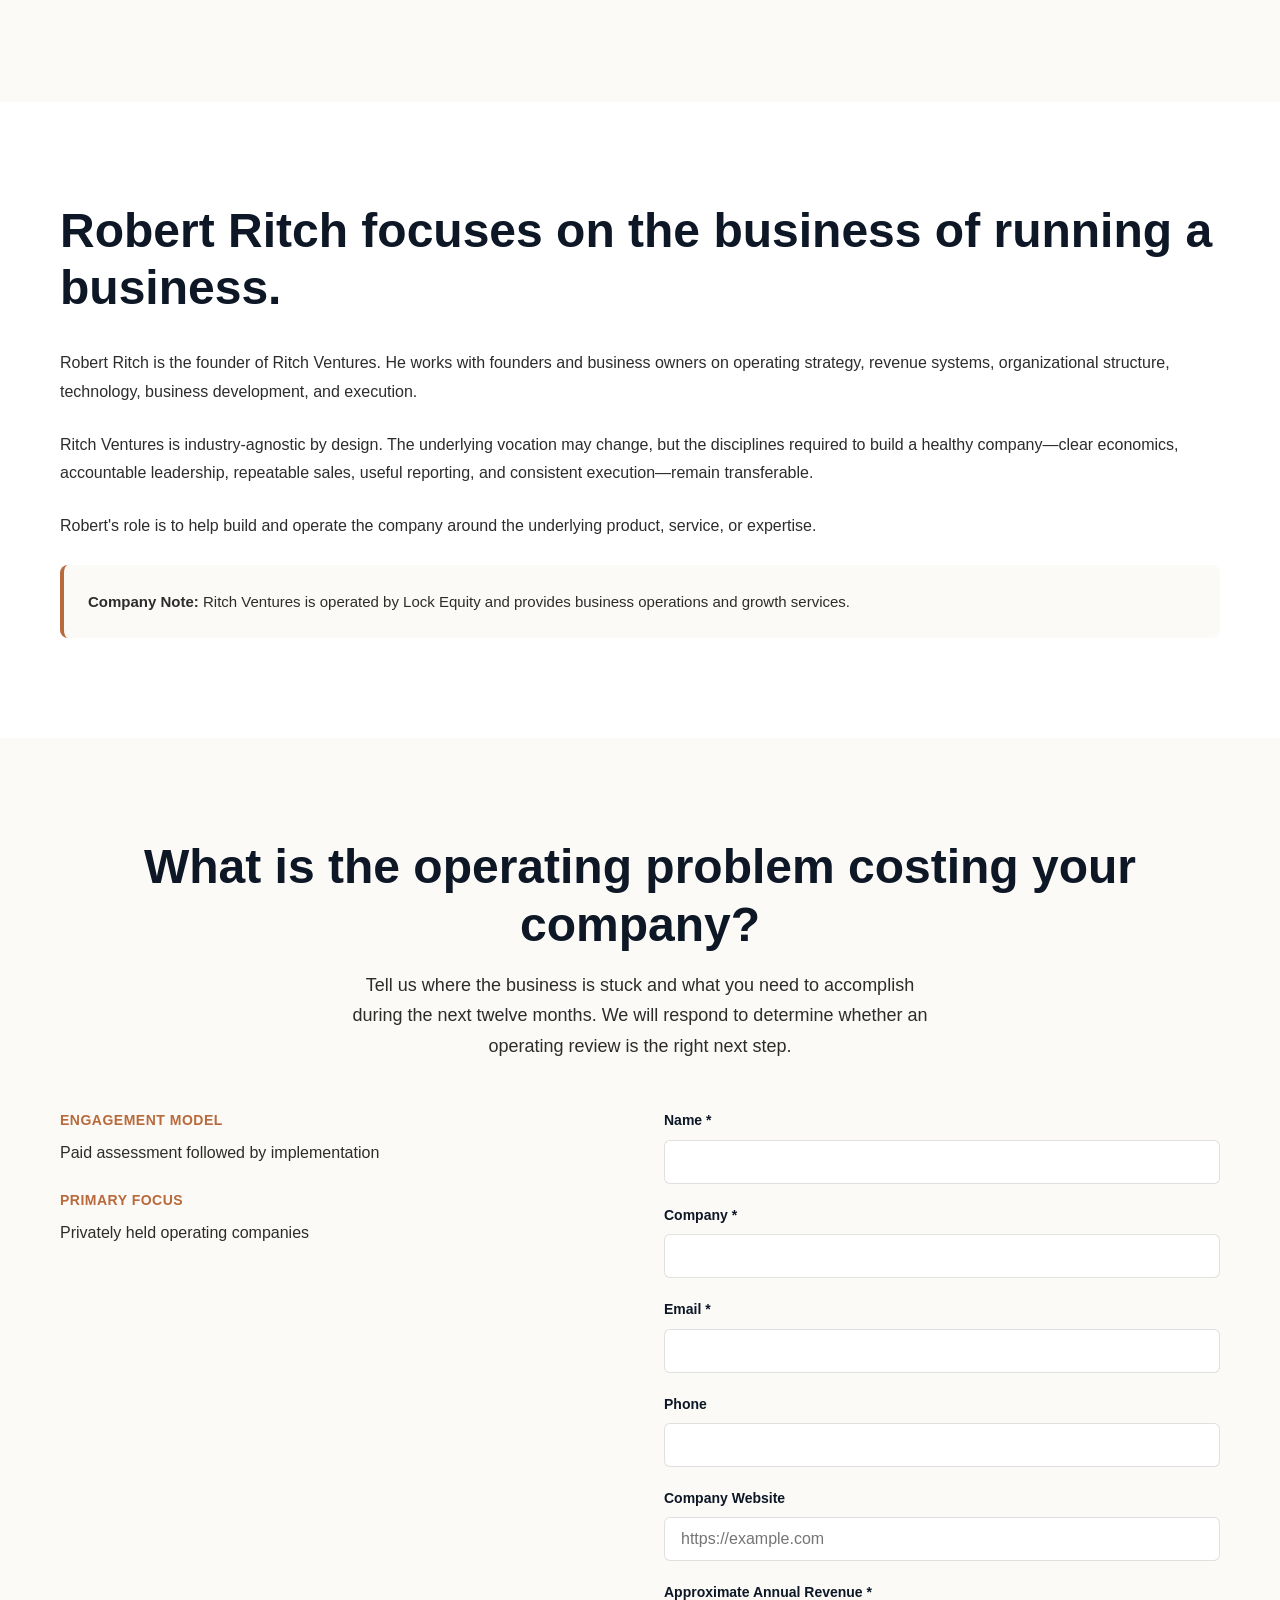
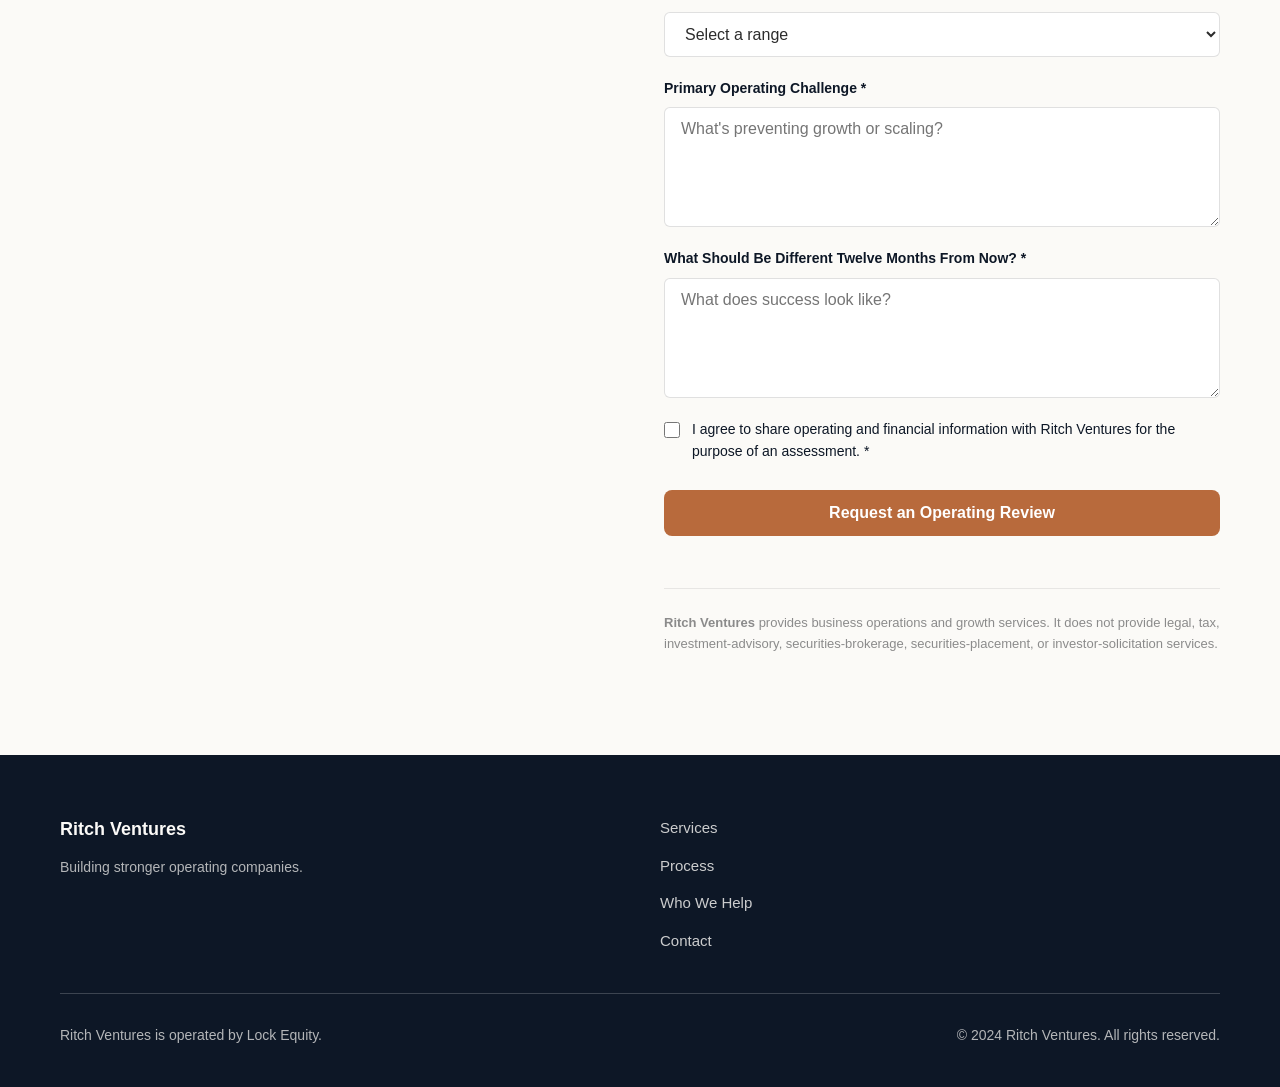
==== commit b627d7ee: "Fix 404 error and add thank you page (6a9333786ba60d16a6ea35df)" ====
--- a/index.html
+++ b/index.html
@@ -863,26 +863,18 @@
             color: rgba(251, 250, 247, 0.7);
         }
         
-        /* Utilities */
-        .text-center {
-            text-align: center;
-        }
-        
-        .mt-lg {
-            margin-top: 3rem;
-        }
-        
-        .success-message {
-            background-color: #4caf50;
-            color: white;
-            padding: 16px;
-            border-radius: 6px;
-            margin-bottom: 20px;
-            display: none;
-        }
-        
-        .success-message.show {
-            display: block;
+        /* Spam honeypot - hidden from humans, visible to bots */
+        .hidden-field {
+            position: absolute;
+            left: -9999px;
+            width: 1px;
+            height: 1px;
+            overflow: hidden;
+        }
+        
+        .form-submit[disabled] {
+            opacity: 0.65;
+            cursor: progress;
         }
         
         /* Responsive */
@@ -1192,10 +1184,11 @@
                     </div>
                 </div>
                 
-                <form class="contact-form" id="contactForm" onsubmit="handleFormSubmit(event)">
-                    <div class="success-message" id="successMessage">
-                        <strong>Thank you!</strong> We'll review your information and be in touch within 2 business days.
-                    </div>
+                <form class="contact-form" id="contactForm" name="operating-review" method="POST" data-netlify="true" netlify-honeypot="bot-field" action="/thank-you">
+                    <input type="hidden" name="form-name" value="operating-review">
+                    <p class="hidden-field">
+                        <label>Don't fill this out if you're human: <input name="bot-field"></label>
+                    </p>
                     
                     <div class="form-group">
                         <label for="name">Name *</label>
@@ -1284,12 +1277,6 @@
                         <li><a href="#contact">Contact</a></li>
                     </ul>
                 </div>
-                <div>
-                    <ul class="footer-links">
-                        <li><a href="/privacy">Privacy</a></li>
-                        <li><a href="/terms">Terms</a></li>
-                    </ul>
-                </div>
             </div>
             
             <div class="footer-bottom">
@@ -1329,34 +1316,27 @@
         form.addEventListener('submit', handleFormSubmit);
         
         function handleFormSubmit(e) {
-            e.preventDefault();
-            
             // Clear previous errors
             document.querySelectorAll('.form-group').forEach(group => {
                 group.classList.remove('error');
             });
             
-            // Validate form
-            if (validateForm()) {
-                // Collect form data
-                const formData = new FormData(form);
-                const data = Object.fromEntries(formData);
-                
-                // In production, send to your backend or email service
-                // For now, show success message
-                showSuccessMessage();
-                
-                // Reset form
-                form.reset();
-                
-                // Log data (remove in production)
-                console.log('Form submitted:', data);
-                
-                // You can integrate with services like:
-                // - GoHighLevel (zapier webhook)
-                // - Formspree
-                // - Your own backend
-                // - Email service
+            // Invalid: keep the visitor on the page and show what needs fixing
+            if (!validateForm()) {
+                e.preventDefault();
+                const firstError = document.querySelector('.form-group.error');
+                if (firstError) {
+                    firstError.scrollIntoView({ behavior: 'smooth', block: 'center' });
+                }
+                return;
+            }
+            
+            // Valid: let the browser POST to Netlify Forms, which records the
+            // submission and then redirects to /thank-you
+            const submitBtn = form.querySelector('.form-submit');
+            if (submitBtn) {
+                submitBtn.disabled = true;
+                submitBtn.textContent = 'Sending...';
             }
         }
         
@@ -1453,21 +1433,11 @@
             }
         }
         
-        function showSuccessMessage() {
-            const message = document.getElementById('successMessage');
-            message.classList.add('show');
-            
-            // Hide after 5 seconds
-            setTimeout(() => {
-                message.classList.remove('show');
-            }, 5000);
-        }
-        
         // Clear error on field focus/change
         document.querySelectorAll('input, textarea, select').forEach(field => {
             field.addEventListener('change', function() {
                 const group = this.closest('.form-group');
-                if (group.classList.contains('error')) {
+                if (group && group.classList.contains('error')) {
                     group.classList.remove('error');
                 }
             });
